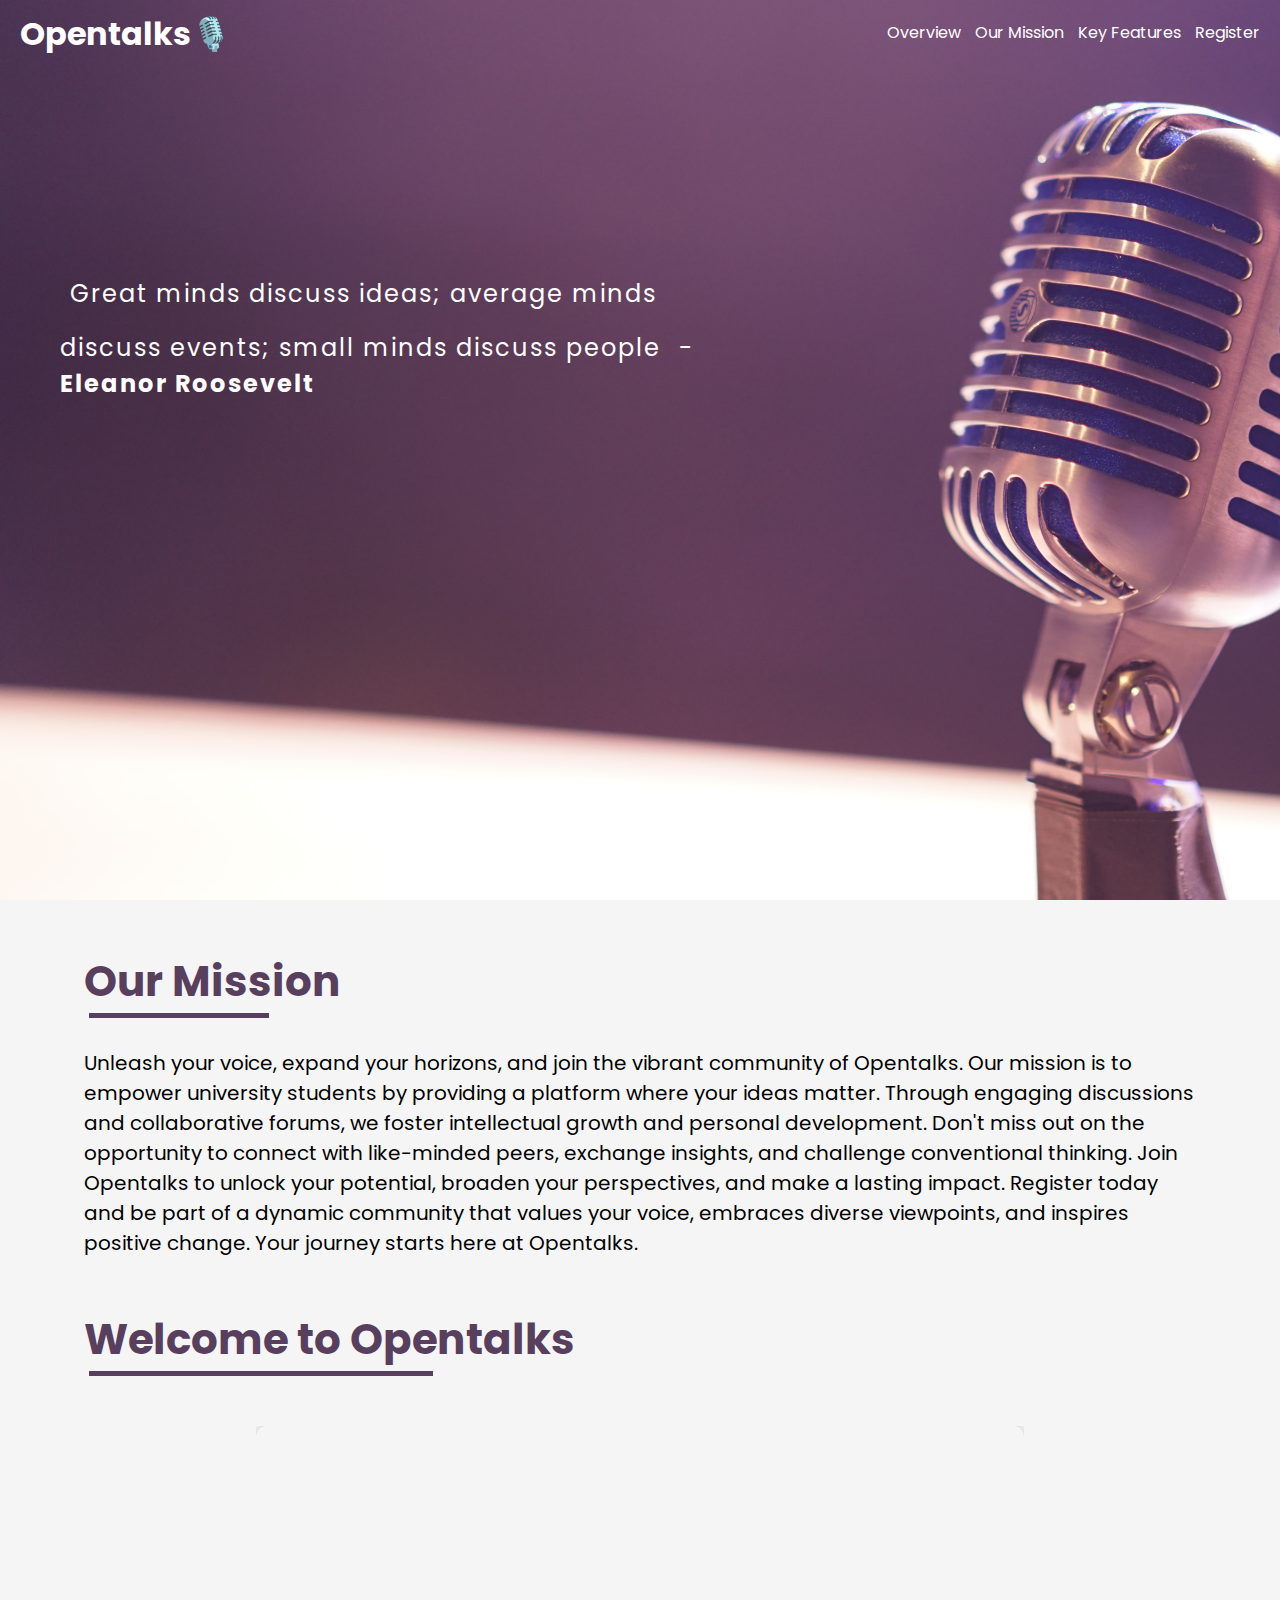
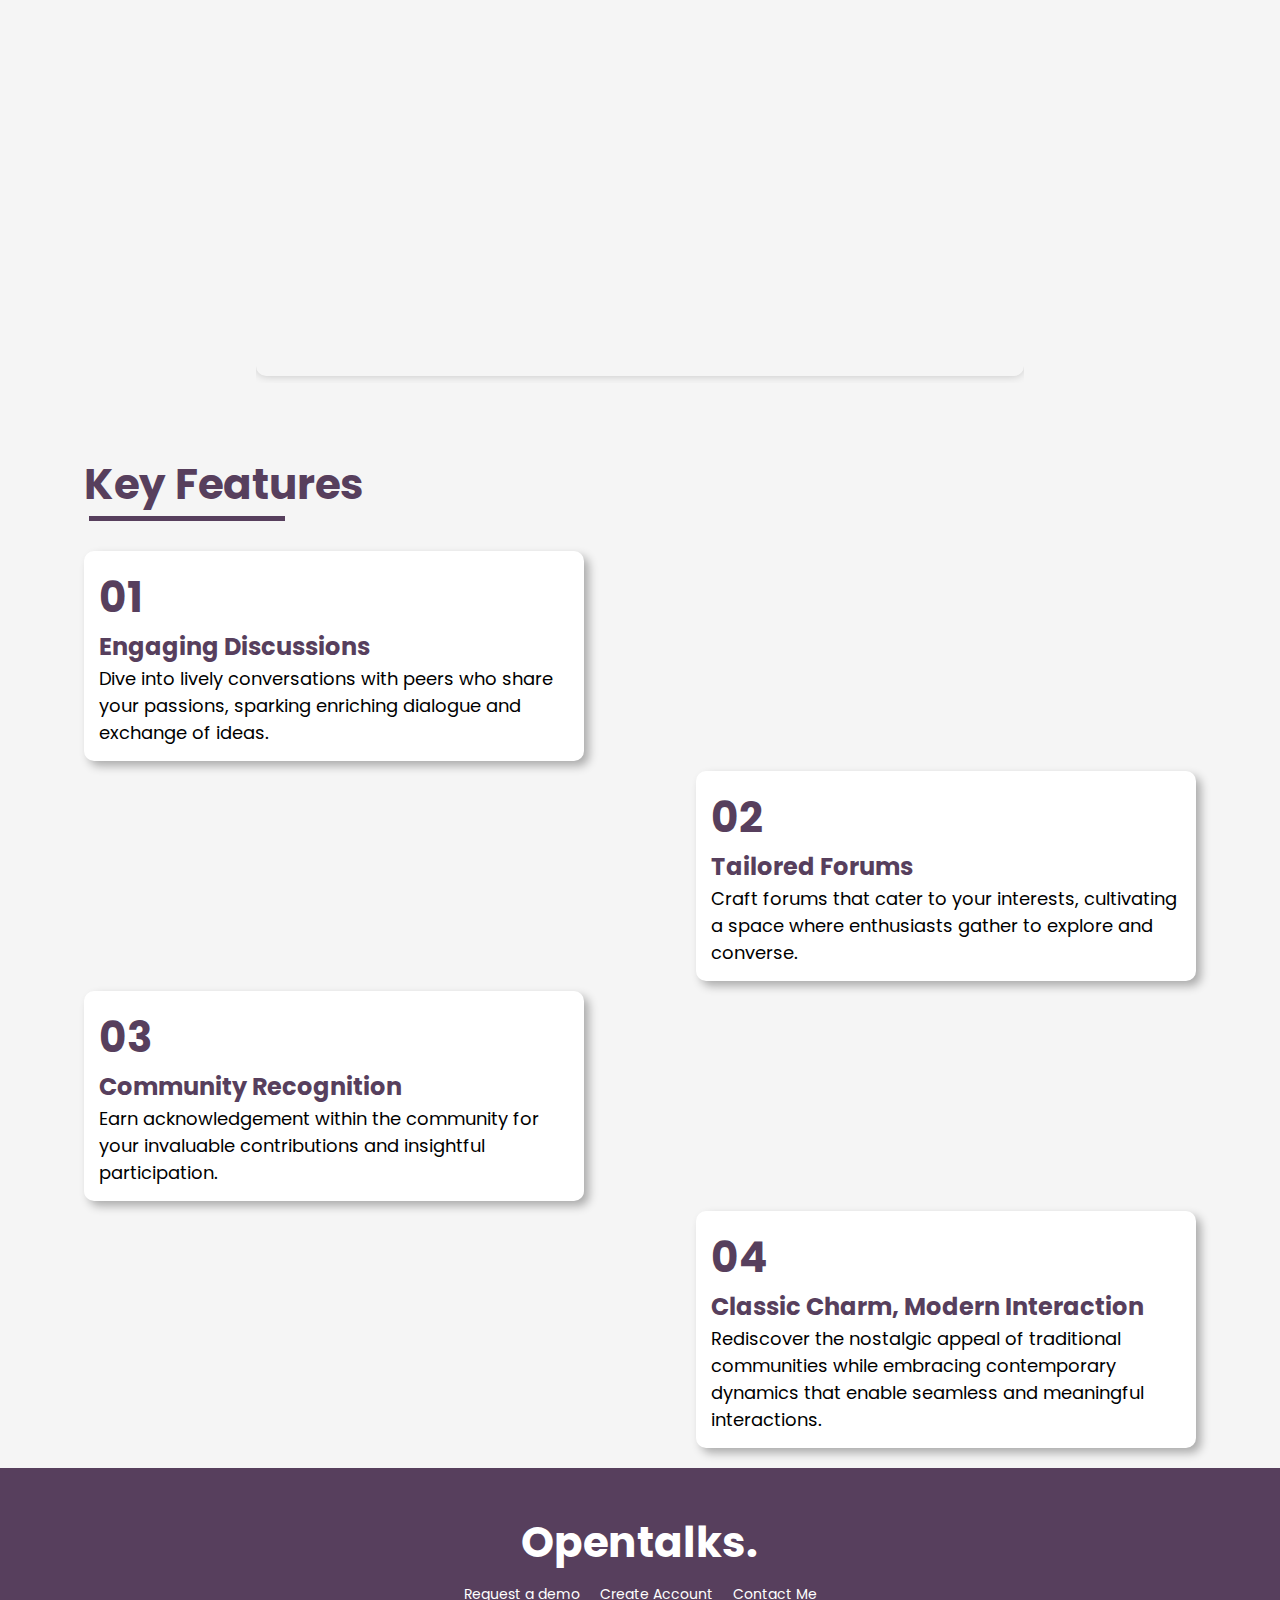
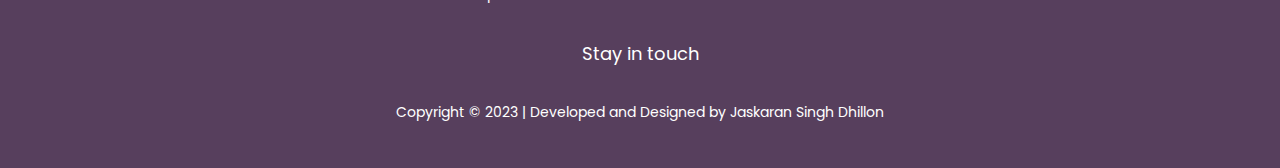
==== index.html @ 13006a31 "motive changes" ====
<!DOCTYPE html>
<html lang="en">
  <head>
    <meta charset="UTF-8" />
    <meta name="viewport" content="width=device-width, initial-scale=1.0" />
    <title>Opentalks - Connect and Engage</title>
    <link
      rel="shortcut icon"
      href="./CSS/IMAGES/microphone.png"
      type="image/x-icon"
    />
    <link
      rel="stylesheet"
      href="https://cdnjs.cloudflare.com/ajax/libs/font-awesome/6.4.0/css/all.min.css"
      integrity="sha512-iecdLmaskl7CVkqkXNQ/ZH/XLlvWZOJyj7Yy7tcenmpD1ypASozpmT/E0iPtmFIB46ZmdtAc9eNBvH0H/ZpiBw=="
      crossorigin="anonymous"
      referrerpolicy="no-referrer"
    />
    <link rel="preconnect" href="https://fonts.googleapis.com" />
    <link rel="preconnect" href="https://fonts.gstatic.com" crossorigin />
    <link
      href="https://fonts.googleapis.com/css2?family=Poppins:wght@400;700&display=swap"
      rel="stylesheet"
    />
    <link rel="stylesheet" href="./CSS/index.css" />
    <link rel="stylesheet" href="./CSS/index_responsive.css" />
  </head>
  <body>
    <div id="top"></div>
    <header>
      <nav>
        <a class="website-name" href="./index.html">Opentalks🎙️</a>
        <div class="links">
          <a href="#overview">Overview</a>
          <a href="#mission">Our Mission</a>
          <a href="#features">Key Features</a>
          <a href="./HTML/login.html">Register</a>
        </div>
        <i class="fa-solid fa-bars menubar-main-index"></i>
        <i class="fa-solid fa-xmark cancel-dashboard-nav-menubar"></i>
      </nav>
      <p class="motive">
        <sup><i class="fa-solid fa-quote-left"></i></sup>Great minds discuss
        ideas; average minds discuss events; small minds discuss people<sup
          ><i class="fa-solid fa-quote-right"></i
        ></sup>
        -
        <a
          href="https://en.wikipedia.org/wiki/Eleanor_Roosevelt"
          target="_blank"
        >
          Eleanor Roosevelt</a
        >
      </p>
    </header>

    <!-- *************************************************************************************************MISSION -->
    <section class="mission" id="mission">
      <h2>Our Mission</h2>
      <p>
        Unleash your voice, expand your horizons, and join the vibrant community
        of Opentalks. Our mission is to empower university students by providing
        a platform where your ideas matter. Through engaging discussions and
        collaborative forums, we foster intellectual growth and personal
        development. Don't miss out on the opportunity to connect with
        like-minded peers, exchange insights, and challenge conventional
        thinking. Join Opentalks to unlock your potential, broaden your
        perspectives, and make a lasting impact. Register today and be part of a
        dynamic community that values your voice, embraces diverse viewpoints,
        and inspires positive change. Your journey starts here at Opentalks.
      </p>
    </section>

    <!-- *************************************************************************************************INTRO VIDEO -->
    <section class="intro-video" id="overview">
      <h2>Welcome to Opentalks</h2>
      <div class="video-container">
        <div class="video-wrapper">
          <iframe
            src="https://www.youtube.com/embed/c_Vx1xWRmpA?si=6oiJVqrE-hcOmL7p"
            frameborder="0"
            allowfullscreen
            class="styled-video"
          ></iframe>
        </div>
      </div>
    </section>

    <!-- *************************************************************************************************FEATURES -->
    <section class="features" id="features">
      <h2>Key Features</h2>
      <div class="features-container">
        <div class="feature">
          <h2>01</h2>
          <h3>Engaging Discussions</h3>
          <p>
            Dive into lively conversations with peers who share your passions,
            sparking enriching dialogue and exchange of ideas.
          </p>
        </div>
        <div class="feature">
          <h2>02</h2>
          <h3>Tailored Forums</h3>
          <p>
            Craft forums that cater to your interests, cultivating a space where
            enthusiasts gather to explore and converse.
          </p>
        </div>
        <div class="feature">
          <h2>03</h2>
          <h3>Community Recognition</h3>
          <p>
            Earn acknowledgement within the community for your invaluable
            contributions and insightful participation.
          </p>
        </div>
        <div class="feature">
          <h2>04</h2>
          <h3>Classic Charm, Modern Interaction</h3>
          <p>
            Rediscover the nostalgic appeal of traditional communities while
            embracing contemporary dynamics that enable seamless and meaningful
            interactions.
          </p>
        </div>
      </div>
    </section>

    <!-- *************************************************************************************************FOOTER -->
    <footer>
      <h2>Opentalks.</h2>

      <div class="footer-links">
        <a href="https://forms.gle/h6EqsvZxR7sbfebr5" target="_blank"
          >Request a demo</a
        >
        <a href="./HTML/login.html">Create Account</a>
        <a class="contact-me">Contact Me</a>
      </div>

      <div class="social-links">
        <p>Stay in touch</p>
        <div class="social-links-inner">
          <a href="https://github.com/karanjas39" target="_blank">
            <i class="fa-brands fa-github"></i>
          </a>
          <a
            href="https://www.linkedin.com/in/jaskaran-singh-b805a7233"
            target="_blank"
          >
            <i class="fa-brands fa-linkedin"></i>
          </a>
          <a href="https://wa.me/+917347588266" target="_blank">
            <i class="fa-brands fa-whatsapp"></i>
          </a>
        </div>
      </div>
      <p>
        Copyright &copy; 2023 | Developed and Designed by
        <a href="https://karanjas39.github.io/My-Portfolio/" target="_blank"
          >Jaskaran Singh Dhillon</a
        >
      </p>
    </footer>

    <!-- *************************************************************************************************ADDITIONALS -->
    <!-- NAVIGATION BAR -->
    <a href="#top"><i class="fa-solid fa-arrow-up navigate-to-top"></i></a>

    <!-- BLUR -->
    <div class="blur hide"></div>

    <!-- NOTIFICATION POPUP -->
    <div class="popup-msg-notification">
      <div class="popup-msg" id="notification">
        <div class="popup-msg-content">
          <span class="popup-msg-message">This is a notification message.</span>
          <span class="popup-msg-close"><i class="fa-solid fa-xmark"></i></span>
        </div>
        <div class="popup-msg-progress"></div>
      </div>
    </div>

    <!-- SCRIPTS -->
    <script src="./JS/index.js"></script>
  </body>
</html>
---- CSS/index.css ----
/* @collapse */
* {
  padding: 0;
  margin: 0;
  box-sizing: border-box;
  font-family: "Poppins", sans-serif;
  line-height: 1.5;
}

html {
  scroll-behavior: smooth;
  background-color: var(--f5f5f5);
}

body {
  position: relative;
}

::-webkit-scrollbar {
  display: none;
}

/* ! COLORS */

:root {
  --background-color: #ebebeb;
  --text-color: whitesmoke;
  --main-color: #573f5d;
  --f5f5f5: #f5f5f5;
  --ccc: #ccc;
  --for-date: #999;
  --fff: #fff;
  --f1f1f1: #f1f1f1;
  --f2f2f2: #f2f2f2;
  --main-color-shade2-dark: #3d2b40;
  --main-color-shade3-extra-dark: #2b1d2b;
  --f8f8f8f: #f8f8f8;
  --dark-green: #45a049;
  --light-green: #4caf50;
  --red-warning: #f44336;
  --yellow: yellow;
  --ffffff: #ffffff;
  --C555: #555;
  --C3333333: #333333;
  --lightRed: #f44336;
  --darkRed: #d32f2f;
  --VerylightRed: #ff000036;
}

/*! HEADER  */
.menubar-main-index {
  font-size: 24px;
  color: var(--ffffff);
  cursor: pointer;
  display: none;
}

.cancel-dashboard-nav-menubar {
  display: none;
}

header {
  background-image: url("./IMAGES/large-2.jpg");
  background-size: cover;
  min-height: 100vh;
  padding: 10px;
}

header nav {
  display: flex;
  justify-content: space-between;
  align-items: center;
  width: 100%;
  padding: 0 10px;
}

header nav a,
header .links a {
  text-decoration: none;
}

.website-name {
  font-size: 32px;
  cursor: pointer;
  font-weight: 700;
  color: var(--ffffff);
}

.links > a {
  font-size: 16px;
  color: var(--ffffff);
  display: inline-block;
  margin-left: 10px;
  padding-bottom: 2px;
  gap: 10px;
  position: relative;
}

.links > a::after {
  content: "";
  position: absolute;
  width: 0%;
  height: 2px;
  background-color: var(--fff);
  bottom: 0;
  left: 0;
  transition: width 0.3s ease-in-out;
}

.links > a:hover::after {
  width: 70%;
  transition-delay: 0.3s;
}

.motive {
  width: 60%;
  font-size: 24px;
  letter-spacing: 2px;
  color: var(--ffffff);
  margin-top: 200px;
  padding-left: 50px;
}

.motive > sup {
  font-size: 32px;
  padding: 0 5px;
}

.motive a {
  text-decoration: none;
  color: var(--ffffff);
  font-weight: 700;
  display: inline-block;
  position: relative;
  padding-bottom: 3px;
}

.motive a::after {
  content: "";
  position: absolute;
  width: 0%;
  height: 2px;
  background-color: var(--ffffff);
  bottom: 0;
  left: 0;
  transition: width 0.3s ease-in-out;
}

.motive a:hover::after {
  width: 100%;
  transition-delay: 0.3s;
}

/*! MISSION SECTION*/
.mission,
.features,
.video-container,
.intro-video {
  padding: 0 20px;
  width: 90%;
  margin: 0 auto;
}

.mission h2,
.features > h2,
.intro-video > h2 {
  max-width: max-content;
  font-size: 42px;
  margin-top: 50px;
  position: relative;
  padding-left: 0;
  padding-bottom: 5px;
  margin-bottom: 30px;
  color: var(--main-color);
}

.mission h2::after,
.features > h2::after,
.intro-video > h2::after {
  content: "";
  position: absolute;
  width: 70%;
  height: 5px;
  background-color: var(--main-color);
  left: 5px;
  bottom: 0;
}

.mission p {
  font-size: 20px;
}

/*! KEY FEATURES SECTION*/
.features-container {
  display: flex;
  flex-direction: column;
  gap: 10px;
}

.feature {
  width: 45%;
  background-color: var(--ffffff);
  padding: 15px;
  border-radius: 10px;
  box-shadow: 5px 5px 10px rgba(0, 0, 0, 0.3);
}

.feature > h2 {
  font-size: 42px;
  color: var(--main-color);
}

.feature > h3 {
  font-size: 24px;
  color: var(--main-color);
}

.feature > p {
  font-size: 18px;
}

.feature:nth-child(2),
.feature:nth-child(4) {
  align-self: flex-end;
}

/*! INTRO VIDEO  */
.video-container {
  display: flex;
  justify-content: center;
  padding: 20px;
}

.video-wrapper {
  width: 80%;
  max-width: 100%;
  overflow: hidden;
}

.styled-video {
  border-radius: 10px;
  box-shadow: 0 0 10px rgba(0, 0, 0, 0.2);
  width: 100%;
  height: 550px;
}

/*! FOOTER */
footer {
  width: 100%;
  margin-top: 20px;
  font-size: 14px;
  text-align: center;
  height: 300px;
  display: flex;
  flex-direction: column;
  justify-content: center;
  gap: 10px;
  background-color: var(--main-color);
  color: var(--ffffff);
}

footer > h2 {
  font-size: 42px;
}

.footer-links {
  display: flex;
  align-items: center;
  justify-content: center;
  gap: 20px;
}
.footer-links > a {
  font-size: 14px;
  text-decoration: none;
  color: var(--ffffff);
  padding-bottom: 5px;
  position: relative;
}

.footer-links a::after {
  content: "";
  position: absolute;
  width: 0%;
  height: 2px;
  background-color: var(--ffffff);
  bottom: 0;
  left: 0;
  transition: width 0.3s ease-in-out;
}

.footer-links a:hover::after {
  width: 70%;
  transition-delay: 0.3s;
}

.social-links {
  margin: 20px 0;
}
.social-links > p {
  font-size: 18px;
}

.social-links-inner {
  display: flex;
  gap: 10px;
  align-items: center;
  justify-content: center;
  cursor: pointer;
  margin-top: 5px;
}

.social-links-inner > a {
  font-size: 16px;
  text-decoration: none;
  color: var(--ffffff);
}

footer p a {
  text-decoration: none;
  color: var(--ffffff);
  display: inline-block;
  padding-bottom: 2px;
  position: relative;
}

footer p a::after {
  content: "";
  position: absolute;
  width: 0%;
  height: 2px;
  background-color: var(--ffffff);
  bottom: 0;
  left: 0;
  transition: width 0.3s ease-in-out;
}

footer p a:hover::after {
  width: 70%;
  transition-delay: 0.3s;
}

/*! NAVIGATE TOP  */
.navigate-to-top {
  position: fixed;
  right: 20px;
  bottom: 20px;
  border-radius: 30%;
  padding: 10px;
  cursor: pointer;
  background-color: transparent;
  color: var(--main-color);
  font-size: 20px;
}

/*! NOTIFICATION POPUP */
.popup-msg-notification {
  position: fixed;
  bottom: 20px;
  right: 20px;
  display: flex;
  justify-content: flex-end;
  align-items: flex-end;
  width: 100%;
  height: 100%;
  pointer-events: none;
  z-index: 999999;
}

.popup-msg {
  background-color: var(--ffffff);
  color: var(--main-color);
  padding: 10px;
  border-radius: 5px;
  box-shadow: 0 0 10px rgba(0, 0, 0, 0.2);
  display: none;
  z-index: 999;
  pointer-events: auto;
}

.popup-msg-content {
  display: flex;
  justify-content: space-between;
  align-items: center;
  gap: 20px;
}

.popup-msg-close {
  cursor: pointer;
}

.popup-msg-progress {
  height: 3px;
  background-color: var(--main-color);
  width: 100%;
  margin-top: 5px;
  transition: width linear;
}

/*! GENERAL  */

button {
  transition: transform 0.4s !important;
}

button:hover {
  transform: unset;
  transform: scale(1.02) !important;
}

button:active {
  transform: scale(0.95) !important;
}

.blur {
  position: absolute;
  top: 0;
  left: 0;
  right: 0;
  bottom: 0;
  position: fixed;
  height: 100%;
  z-index: 99999;
  backdrop-filter: blur(5px);
}

.hide {
  display: none;
}
---- CSS/index_responsive.css ----
/* ! COLORS */

:root {
  --background-color: #ebebeb;
  --text-color: whitesmoke;
  --main-color: #573f5d;
  --f5f5f5: #f5f5f5;
  --ccc: #ccc;
  --for-date: #999;
  --fff: #fff;
  --f1f1f1: #f1f1f1;
  --f2f2f2: #f2f2f2;
  --main-color-shade2-dark: #3d2b40;
  --main-color-shade3-extra-dark: #2b1d2b;
  --f8f8f8f: #f8f8f8;
  --dark-green: #45a049;
  --light-green: #4caf50;
  --red-warning: #f44336;
  --yellow: yellow;
  --ffffff: #ffffff;
  --C555: #555;
  --C3333333: #333333;
  --lightRed: #f44336;
  --darkRed: #d32f2f;
  --VerylightRed: #ff000036;
}

/*!  MEDIA QUERIES  */
@media screen and (max-width: 768px) {
  header {
    background-image: url("./IMAGES/small-2.jpg");
  }

  .menubar-main-index {
    display: block;
  }

  .links {
    position: fixed;
    top: 0;
    right: 0;
    display: flex;
    flex-direction: column;
    gap: 20px;
    background-color: var(--main-color);
    width: 80%;
    height: 100vh;
    align-items: center;
    justify-content: center;
    padding: 60px 0;
    display: none;
    z-index: 999999;
  }

  .links > a {
    font-size: 24px;
    color: var(--fff);
    font-weight: bold;
  }

  .cancel-dashboard-nav-menubar {
    display: none;
    font-weight: bold;
    position: fixed;
    top: 20px;
    right: 70%;
    font-size: 24px;
    color: var(--ffffff);
    cursor: pointer;
    z-index: 999999;
  }

  .website-name {
    font-size: 28px;
  }

  .motive {
    font-size: 20px;
    margin-top: 60px;
    width: 80%;
  }

  .motive > sup {
    font-size: 18px;
  }

  .feature {
    width: 100%;
  }

  .styled-video {
    height: 200px;
  }

  .video-wrapper {
    width: 100%;
  }

  .social-links-inner {
    gap: 15px;
  }

  .popup-msg-notification {
    bottom: 5px;
    right: 5px;
    width: 90%;
  }

  .links > a::after,
  .motive a::after,
  .footer-links a::after,
  .footer p a::after {
    content: unset;
    position: unset;
    width: 0%;
    height: 0;
    background-color: unset;
    bottom: unset;
    left: unset;
    transition: unset;
  }
}
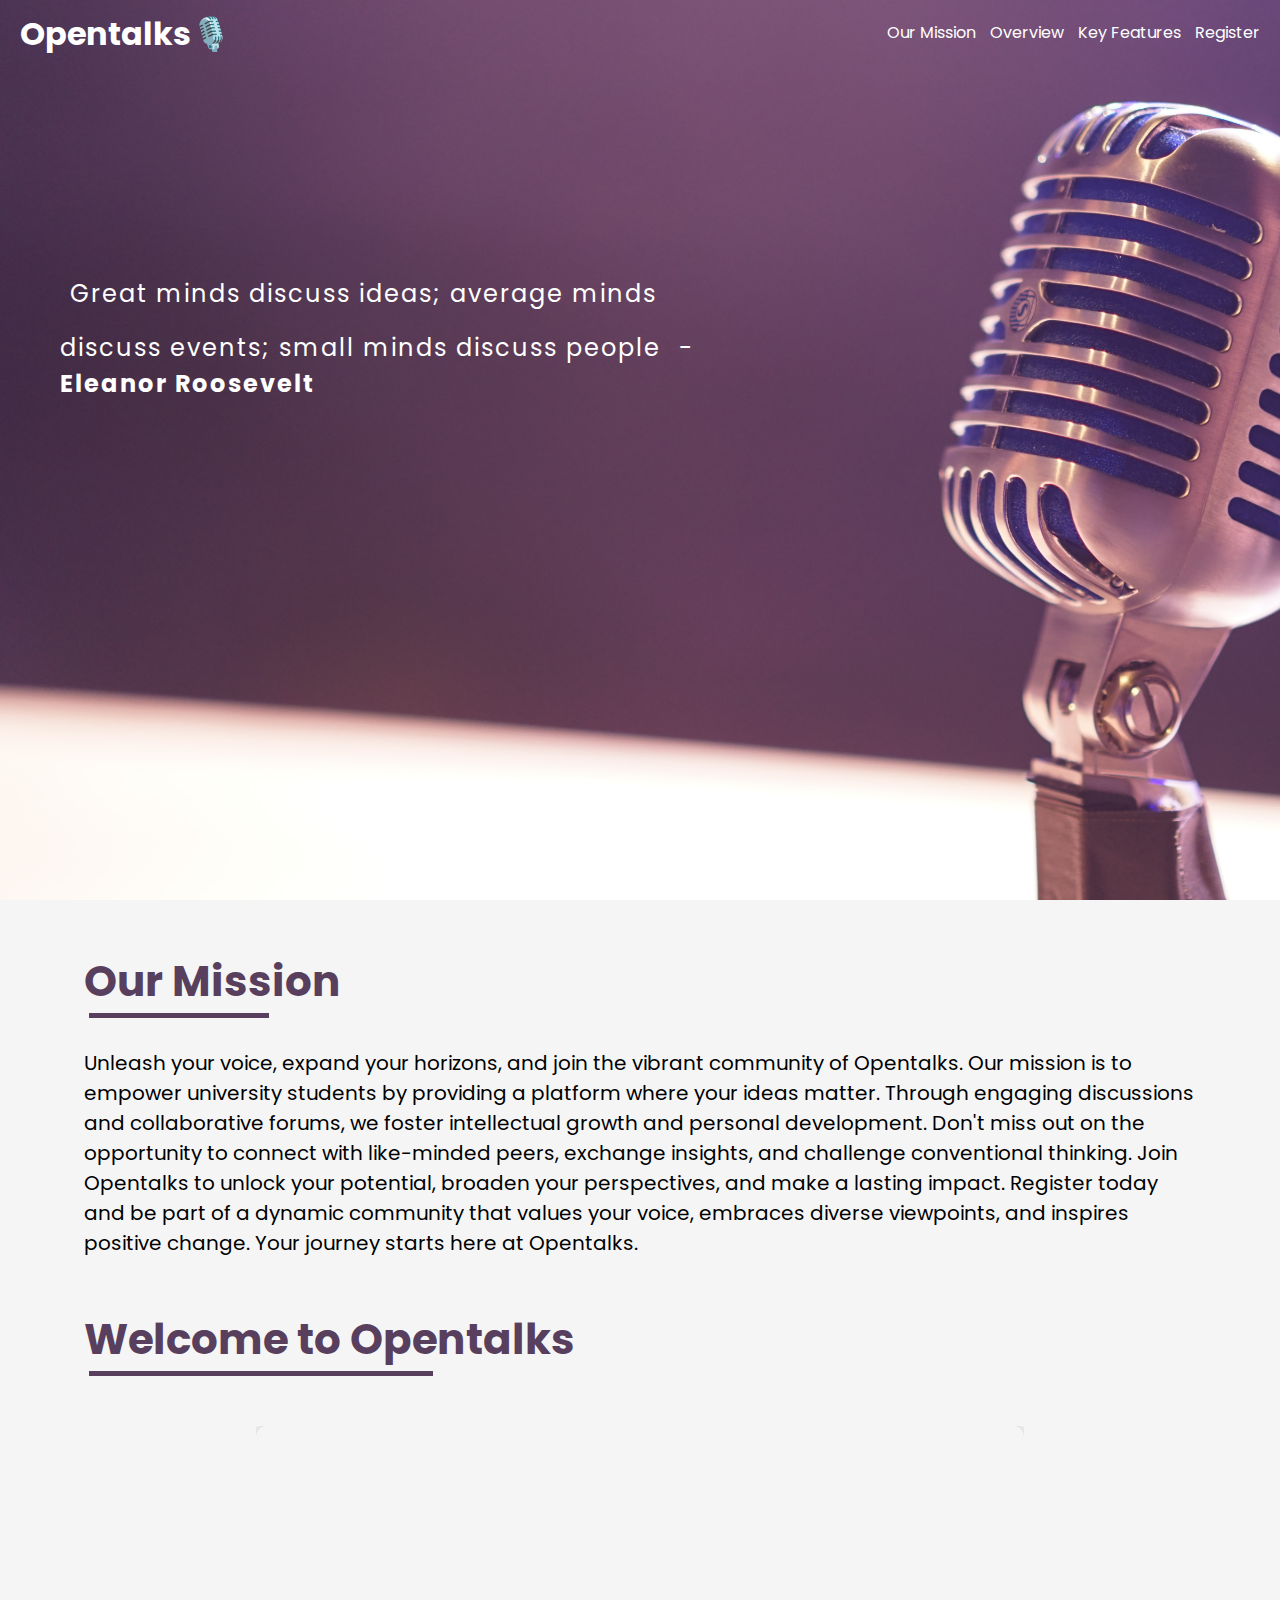
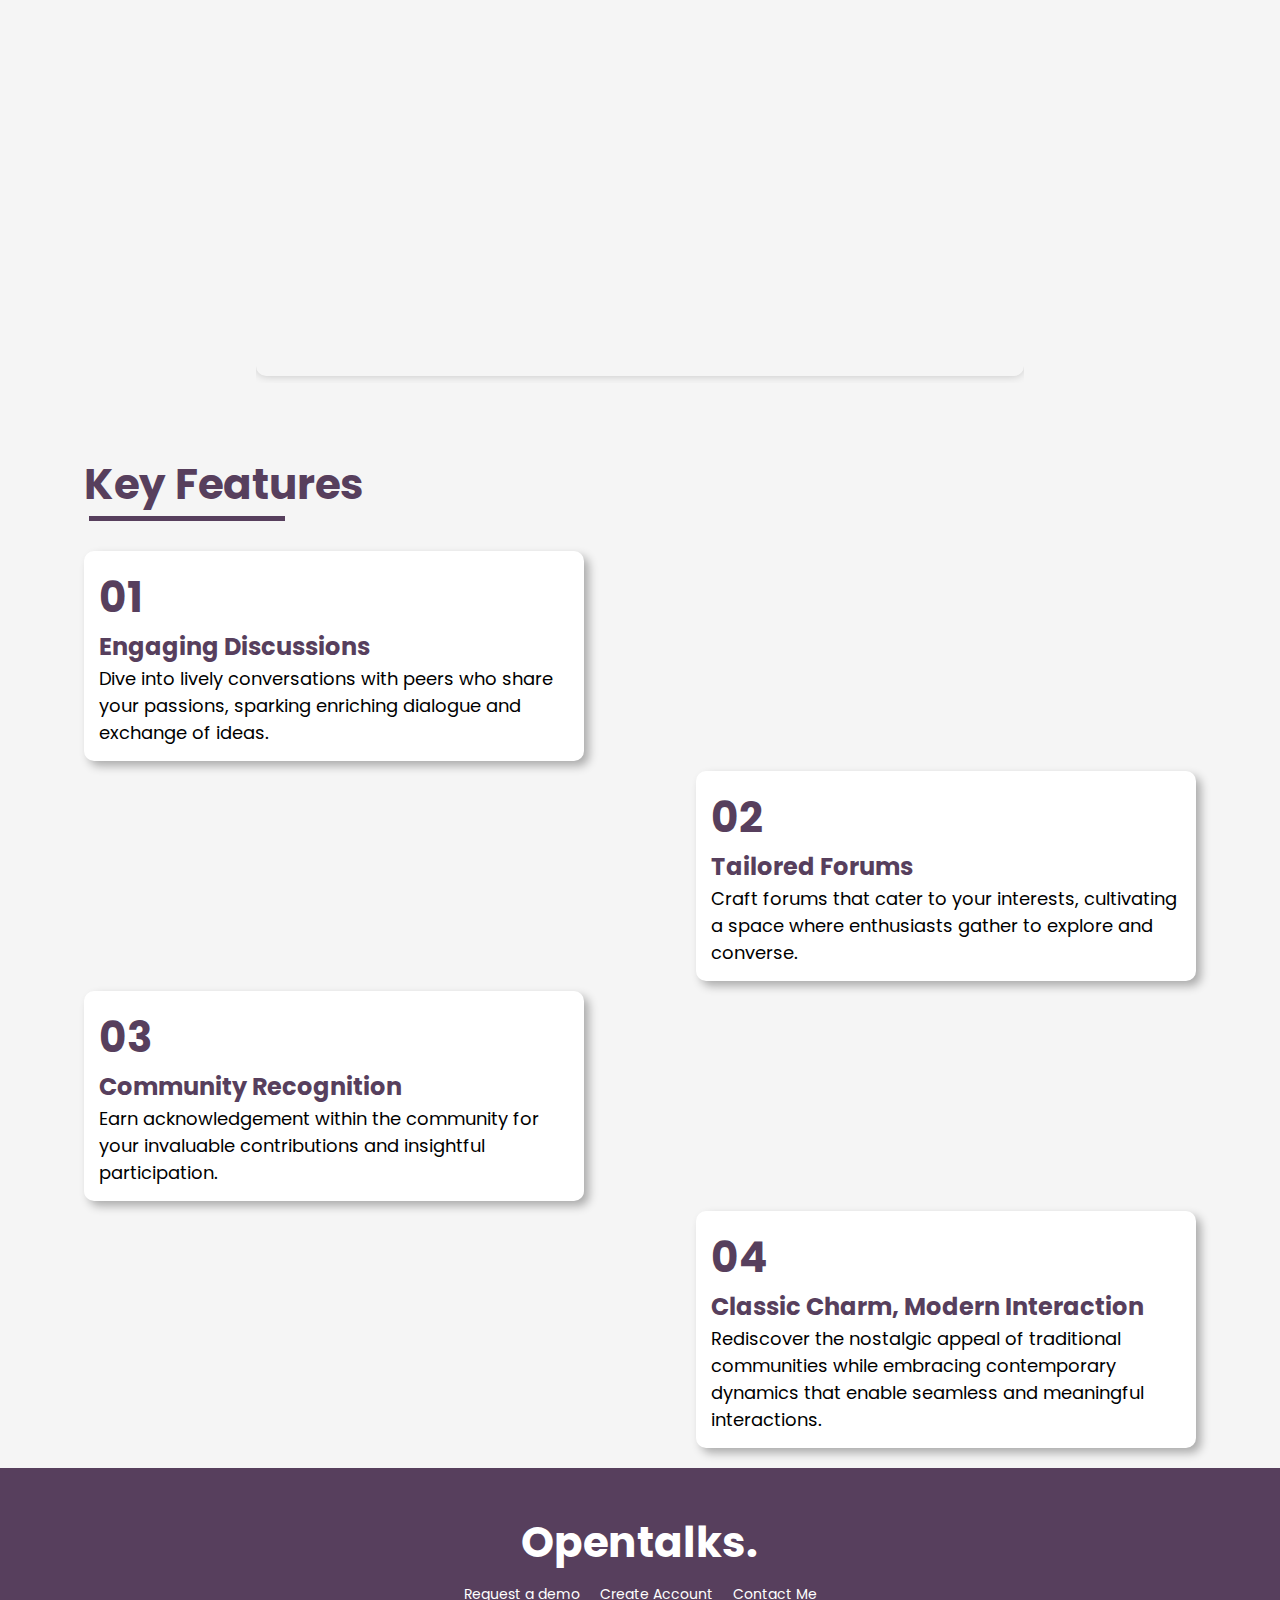
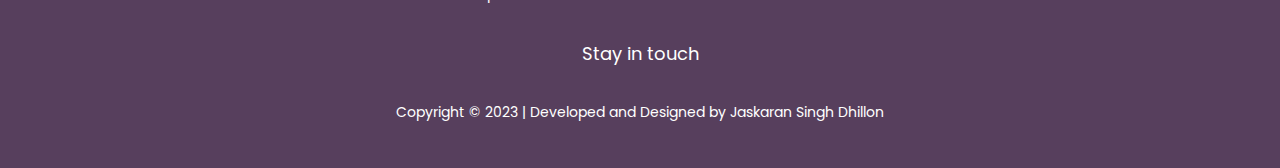
==== commit fa51bfb0: "updates" ====
--- a/index.html
+++ b/index.html
@@ -31,8 +31,8 @@
       <nav>
         <a class="website-name" href="./index.html">Opentalks🎙️</a>
         <div class="links">
+          <a href="#mission">Our Mission</a>
           <a href="#overview">Overview</a>
-          <a href="#mission">Our Mission</a>
           <a href="#features">Key Features</a>
           <a href="./HTML/login.html">Register</a>
         </div>
--- a/CSS/index_responsive.css
+++ b/CSS/index_responsive.css
@@ -109,7 +109,7 @@
   .links > a::after,
   .motive a::after,
   .footer-links a::after,
-  .footer p a::after {
+  footer p a::after {
     content: unset;
     position: unset;
     width: 0%;
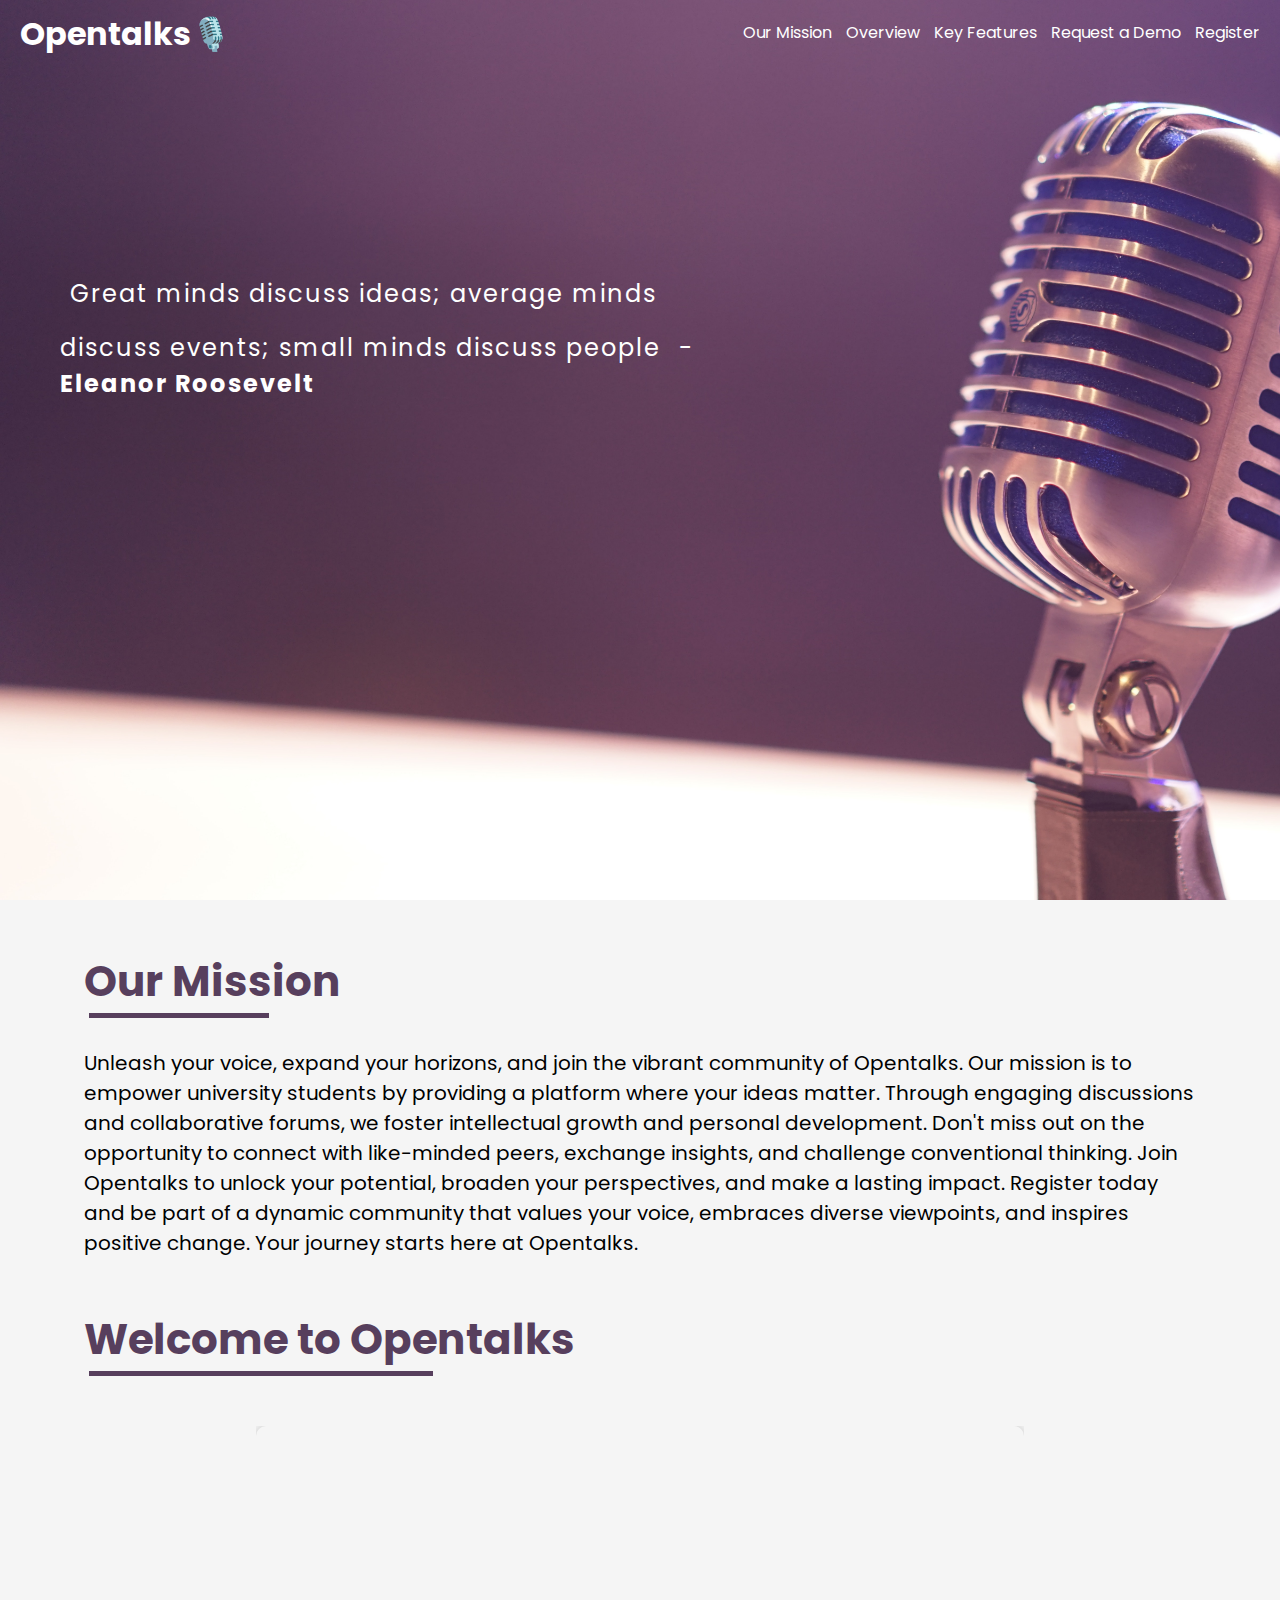
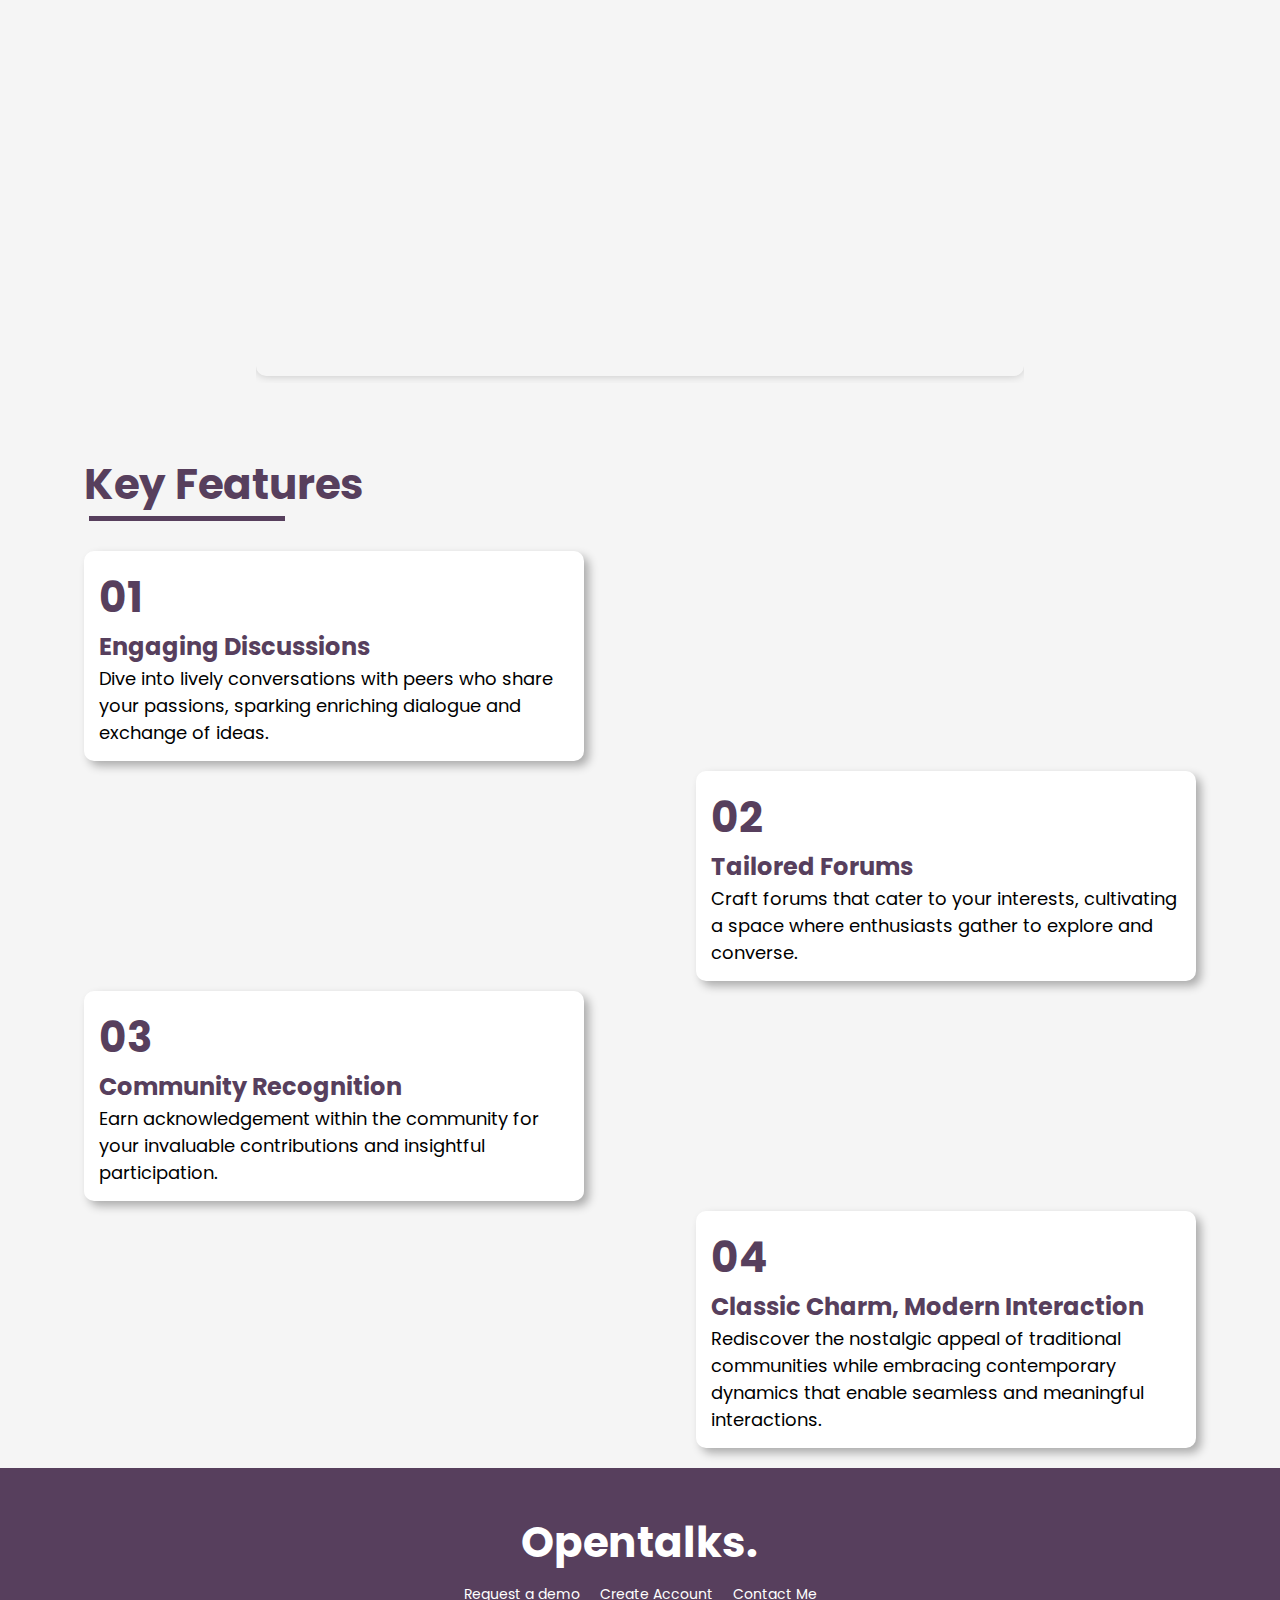
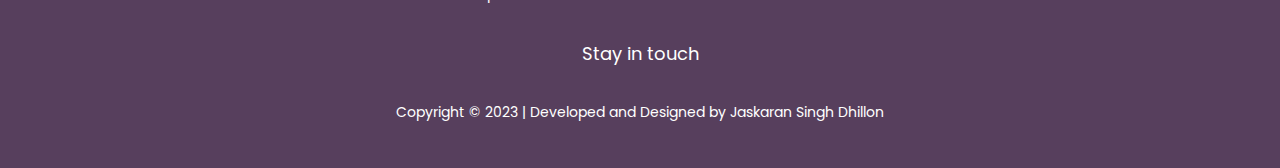
==== commit 08428de5: "demo related" ====
--- a/index.html
+++ b/index.html
@@ -34,6 +34,9 @@
           <a href="#mission">Our Mission</a>
           <a href="#overview">Overview</a>
           <a href="#features">Key Features</a>
+          <a href="https://forms.gle/h6EqsvZxR7sbfebr5" target="_blank"
+            >Request a Demo</a
+          >
           <a href="./HTML/login.html">Register</a>
         </div>
         <i class="fa-solid fa-bars menubar-main-index"></i>
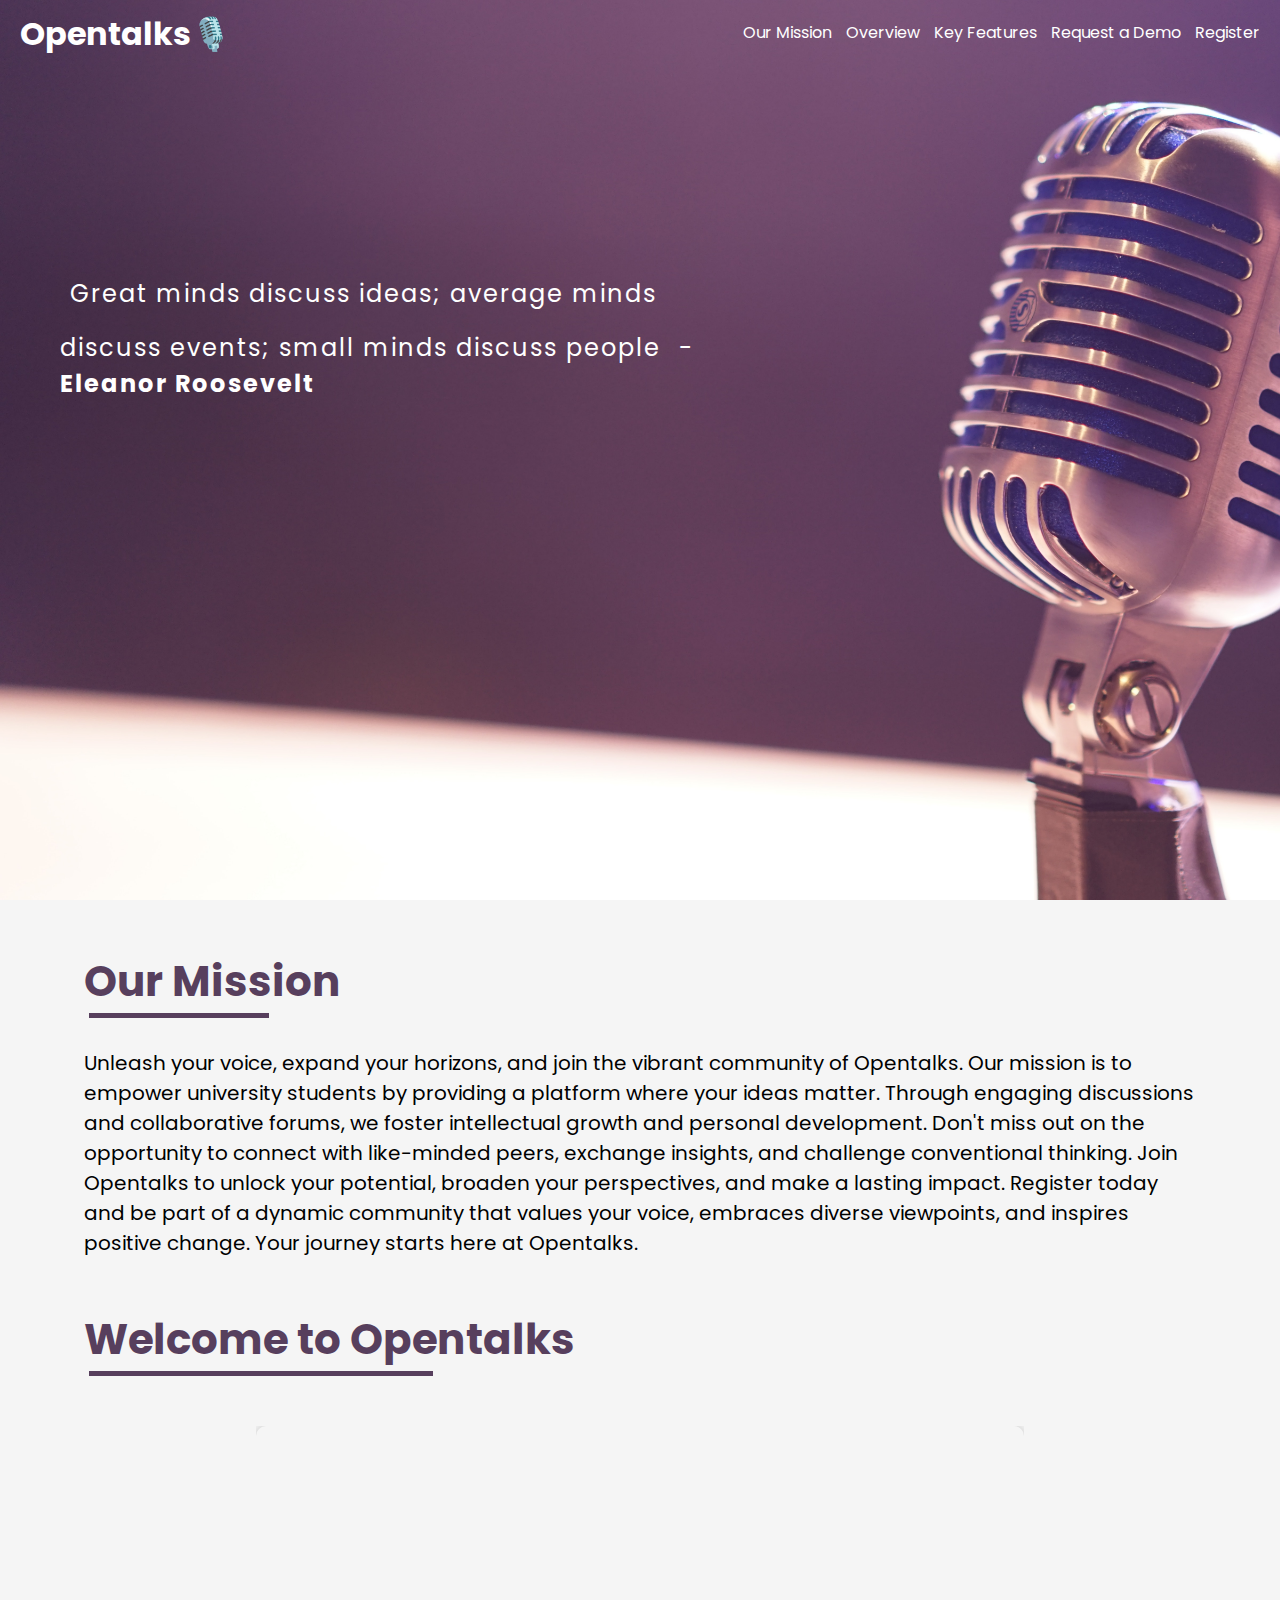
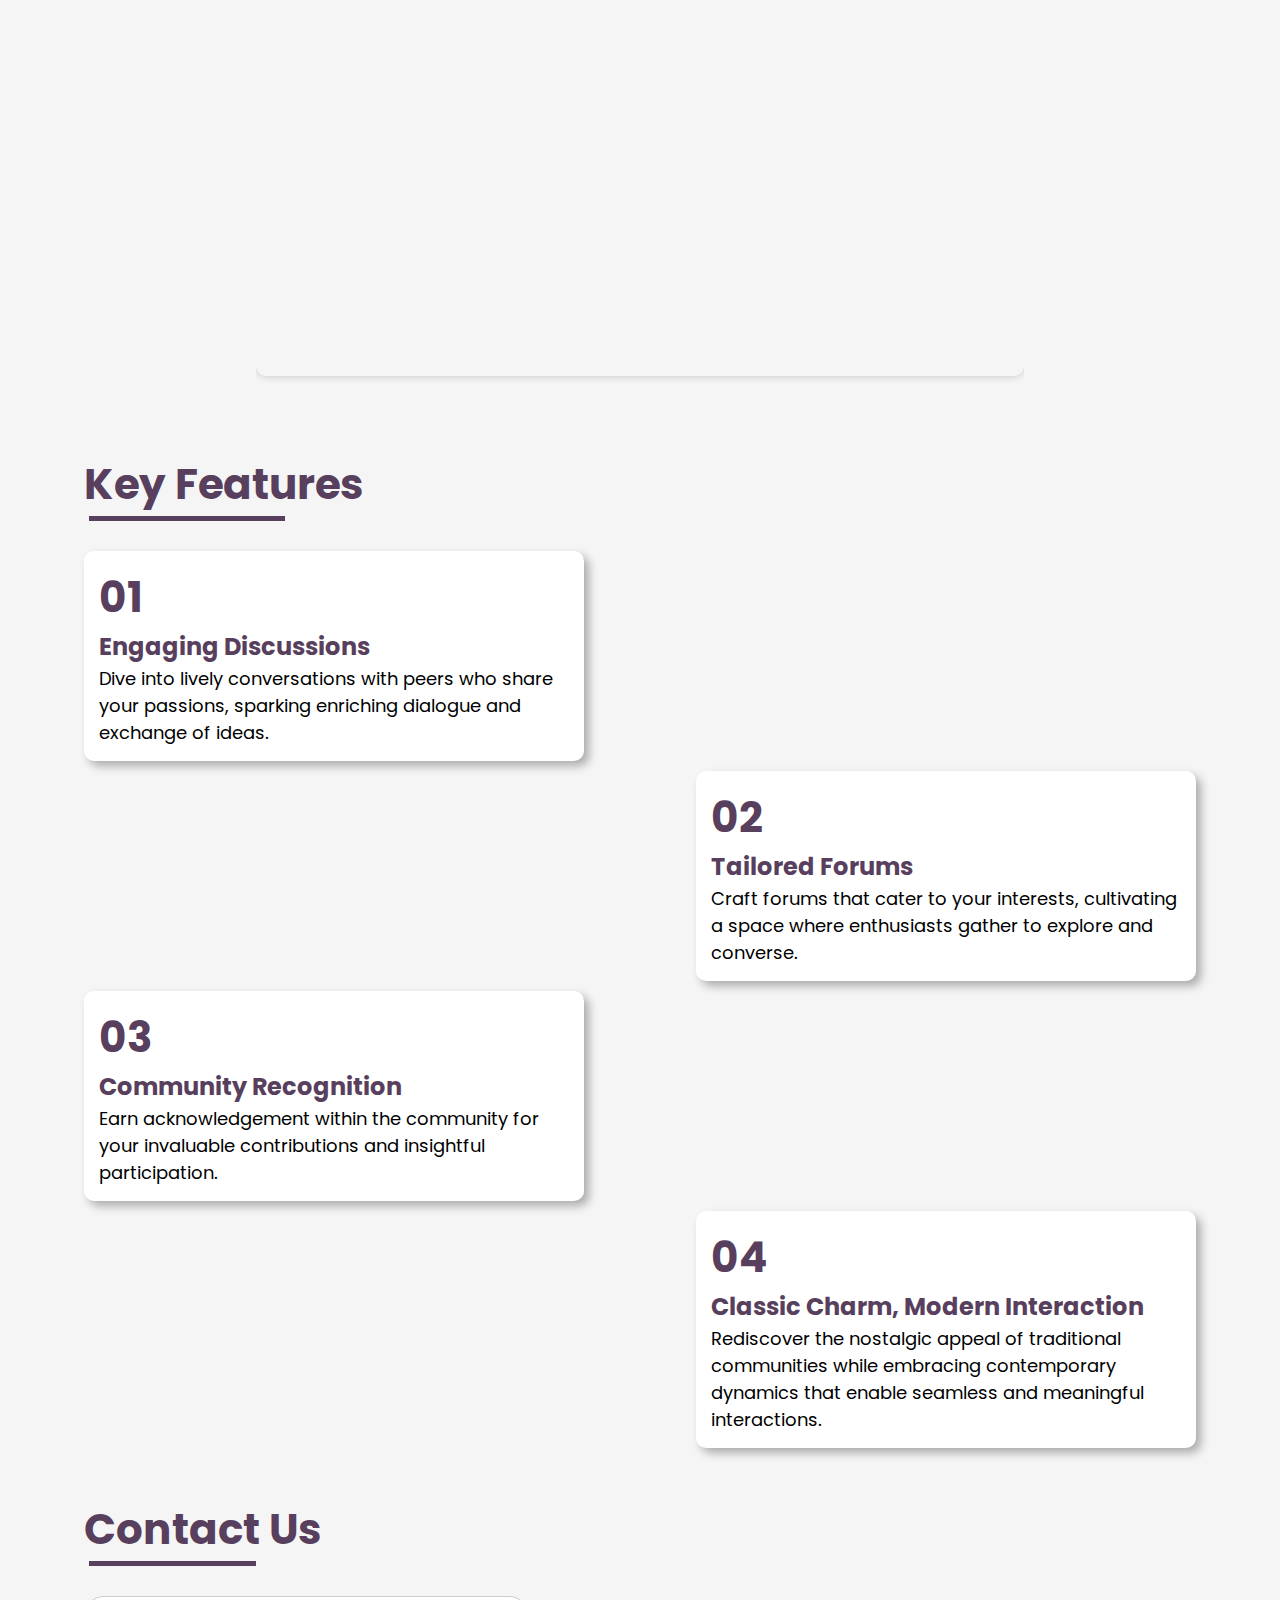
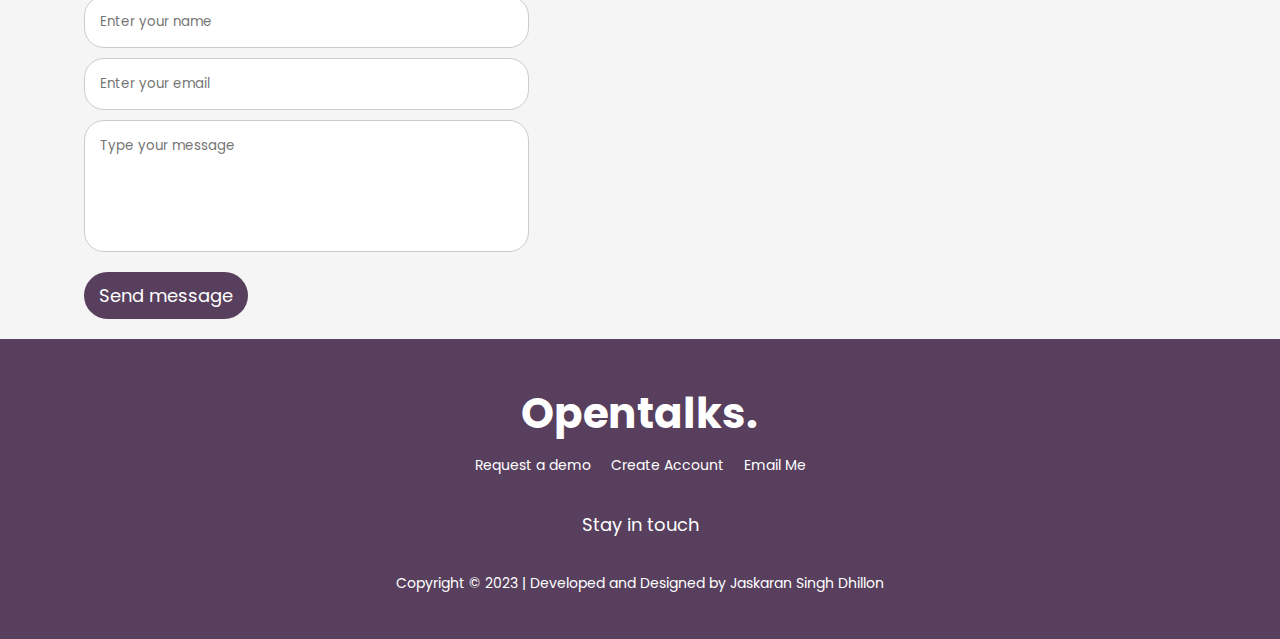
==== commit 1de460e9: "contact  form added" ====
--- a/index.html
+++ b/index.html
@@ -80,7 +80,7 @@
       <div class="video-container">
         <div class="video-wrapper">
           <iframe
-            src="https://www.youtube.com/embed/c_Vx1xWRmpA?si=6oiJVqrE-hcOmL7p"
+            src="https://www.youtube.com/embed/7q60FufuczI?si=OuPq_kjmUNbfXEnZ"
             frameborder="0"
             allowfullscreen
             class="styled-video"
@@ -129,6 +129,34 @@
       </div>
     </section>
 
+    <section class="contact" id="contact">
+      <h2>Contact Us</h2>
+      <div class="contact-container">
+        <input
+          type="text"
+          placeholder="Enter your name"
+          class="contact-name"
+          id="contact-name"
+        />
+        <input
+          type="email"
+          placeholder="Enter your email"
+          class="contact-email"
+          id="contact-email"
+        />
+        <textarea
+          id="contact-message"
+          class="contact-message"
+          cols="30"
+          rows="5"
+          placeholder="Type your message"
+        ></textarea>
+        <button class="contact-send-btn" id="contact-send-btn">
+          Send message
+        </button>
+      </div>
+    </section>
+
     <!-- *************************************************************************************************FOOTER -->
     <footer>
       <h2>Opentalks.</h2>
@@ -138,7 +166,11 @@
           >Request a demo</a
         >
         <a href="./HTML/login.html">Create Account</a>
-        <a class="contact-me">Contact Me</a>
+        <a
+          href="mailto:dhillonjaskaran4486@gmail.com?subject=Hi!! Opentalks Administrator"
+          >Email Me</a
+        >
+        <!-- <a class="contact-me">Contact Me</a> -->
       </div>
 
       <div class="social-links">
@@ -153,14 +185,17 @@
           >
             <i class="fa-brands fa-linkedin"></i>
           </a>
-          <a href="https://wa.me/+917347588266" target="_blank">
-            <i class="fa-brands fa-whatsapp"></i>
+          <a
+            href="https://www.facebook.com/jaskaransingh.dhillon.712"
+            target="_blank"
+          >
+            <i class="fa-brands fa-facebook"></i>
           </a>
         </div>
       </div>
       <p>
         Copyright &copy; 2023 | Developed and Designed by
-        <a href="https://karanjas39.github.io/My-Portfolio/" target="_blank"
+        <a href="https://developerjaskaran.netlify.app/" target="_blank"
           >Jaskaran Singh Dhillon</a
         >
       </p>
@@ -184,6 +219,13 @@
       </div>
     </div>
 
+    <!--LOADER  -->
+    <img
+      src="./CSS/IMAGES/loading.svg"
+      class="loading hide"
+      alt="loading-svg"
+    />
+
     <!-- SCRIPTS -->
     <script src="./JS/index.js"></script>
   </body>
--- a/CSS/index.css
+++ b/CSS/index.css
@@ -155,7 +155,8 @@
 .mission,
 .features,
 .video-container,
-.intro-video {
+.intro-video,
+.contact {
   padding: 0 20px;
   width: 90%;
   margin: 0 auto;
@@ -163,7 +164,8 @@
 
 .mission h2,
 .features > h2,
-.intro-video > h2 {
+.intro-video > h2,
+.contact h2 {
   max-width: max-content;
   font-size: 42px;
   margin-top: 50px;
@@ -176,7 +178,8 @@
 
 .mission h2::after,
 .features > h2::after,
-.intro-video > h2::after {
+.intro-video > h2::after,
+.contact h2::after {
   content: "";
   position: absolute;
   width: 70%;
@@ -242,6 +245,54 @@
   box-shadow: 0 0 10px rgba(0, 0, 0, 0.2);
   width: 100%;
   height: 550px;
+}
+
+/*! CONATCT US SECTION  */
+.contact-container {
+  display: flex;
+  flex-direction: column;
+  gap: 10px;
+  width: 40%;
+}
+
+.contact-container input {
+  padding: 15px;
+  border: solid 1px var(--ccc);
+  outline: none;
+  background-color: var(--ffffff);
+  border-radius: 20px;
+}
+
+.contact-container textarea {
+  resize: none;
+  padding: 15px;
+  border: none;
+  outline: none;
+  background-color: var(--ffffff);
+  border-radius: 20px;
+  border: solid 1px var(--ccc);
+}
+
+.contact-send-btn {
+  font-size: 18px;
+  background-color: var(--main-color);
+  padding: 10px 15px;
+  border-radius: 30px;
+  margin-top: 10px;
+  width: max-content;
+  outline: none;
+  border: none;
+  color: var(--ffffff);
+  transition: transform 0.4s !important;
+  cursor: pointer;
+}
+
+.contact-send-btn:hover {
+  transform: scale(1.02) !important;
+}
+
+.contact-send-btn:active {
+  transform: scale(0.95) !important;
 }
 
 /*! FOOTER */
@@ -426,3 +477,12 @@
 .hide {
   display: none;
 }
+
+.loading {
+  position: absolute;
+  top: 50%;
+  left: 50%;
+  transform: translate(-50%, -50%);
+  z-index: 9999999;
+  width: 100px;
+}
--- a/CSS/index_responsive.css
+++ b/CSS/index_responsive.css
@@ -76,7 +76,7 @@
 
   .motive {
     font-size: 20px;
-    margin-top: 60px;
+    margin-top: 120px;
     width: 80%;
   }
 
@@ -119,4 +119,8 @@
     left: unset;
     transition: unset;
   }
+
+  .contact-container {
+    width: 80%;
+  }
 }
